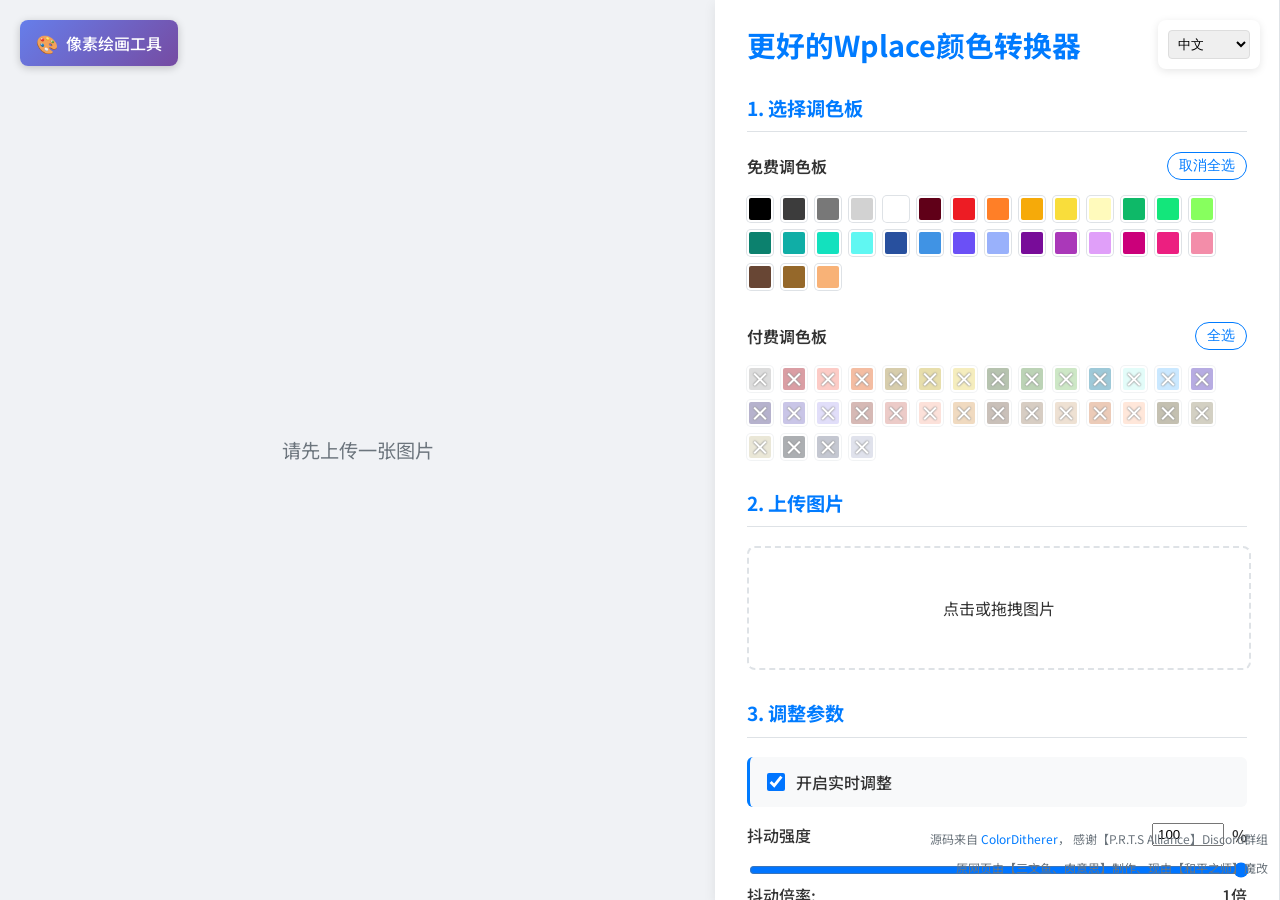
==== index.html @ c31867db "添加预计完成时间功能" ====
<!DOCTYPE html>
<html lang="zh-CN">
<head>
    <meta charset="UTF-8">
    <meta name="viewport" content="width=device-width, initial-scale=1.0, maximum-scale=5.0, user-scalable=yes, viewport-fit=cover">
    <meta name="apple-mobile-web-app-capable" content="yes">
    <meta name="apple-mobile-web-app-status-bar-style" content="default">
    <meta name="mobile-web-app-capable" content="yes">
    <title>更好的Wplace颜色转换器</title>
    <!-- 引入外部样式表 -->
    <link rel="stylesheet" href="css/style.css">

    <!-- 引入配置文件 -->
    <script src="config/palette-config.js"></script>
    <script src="config/algorithm-config.js"></script>
    <script src="config/language-config.js"></script>
    <script src="config/color-info.js"></script>
</head>
<body>

<div class="main-container">
    <!-- 画布区域（移动端在上） -->
    <div id="preview-panel">
        <div id="preview-canvas-viewport" style="display: none;">
            <canvas id="preview-canvas"></canvas>
        </div>
        <p id="placeholder-text">请先上传一张图片</p>

        <div class="preview-controls" style="display: none;">
            <label for="zoom-slider">缩放:</label>
            <input type="range" id="zoom-slider" min="20" max="500" value="100">
            <span id="zoom-value">100%</span>
        </div>

        <div class="preview-actions" style="display: none; gap: 8px; margin-top: 12px;">
            <button id="download-btn" disabled>下载当前效果图</button>
        </div>
    </div>

    <!-- 移动端可拖动分隔条（在画布和功能区间） -->
    <div id="mobile-resizer" class="mobile-resizer">
        <div class="resizer-handle"></div>
    </div>

    <!-- 功能区（移动端在下） -->
    <div id="controls-panel">
        <h1>Wplace像素色彩转换器</h1>

        <div class="control-group">
            <h2>1. 选择调色板</h2>
            <div class="palette-container">
                <div class="palette-section">
                    <div class="palette-header">
                        <span class="palette-title">免费调色板</span>
                        <button class="select-all-btn" id="free-select-all">全选</button>
                    </div>
                    <div class="palette-grid" id="free-palette-grid"></div>
                </div>

                <div class="palette-section">
                    <div class="palette-header">
                        <span class="palette-title">付费调色板</span>
                        <button class="select-all-btn" id="paid-select-all">全选</button>
                    </div>
                    <div class="palette-grid" id="paid-palette-grid"></div>
                </div>
            </div>
        </div>

        <div class="control-group">
            <h2>2. 上传图片</h2>
            <div class="file-input-wrapper" id="input-wrapper">
                <input type="file" id="input-file" accept="image/*">
                <span id="input-text">点击或拖拽图片</span>
            </div>
        </div>

        <div class="control-group">
            <h2>3. 调整参数</h2>
            <div class="realtime-toggle-section" style="margin-bottom: 1em; padding: 0.8em; background: #f8f9fa; border-radius: 6px; border-left: 3px solid #007bff;">
                <label style="display: flex; align-items: center; gap: 0.5em; cursor: pointer; margin: 0;">
                    <input type="checkbox" id="realtime-toggle" checked style="width: 18px; height: 18px;">
                    <span style="font-weight: 500;">开启实时调整</span>
                </label>
                <button id="manual-generate-btn" style="display: none; margin-top: 0.5em; width: 100%; padding: 0.6em; background: var(--primary-color); color: white; border: none; border-radius: 4px; cursor: pointer; font-size: 14px; font-weight: 500;">生成图片</button>
            </div>
            <div class="slider-group">
                <label for="dither-strength"><span id="dither-strength-label">抖动强度</span><input type="number" id="dither-strength-value" min="0" max="100" value="100" style="width: 60px; padding: 2px 4px;">%</label>
                <input type="range" id="dither-strength" min="0" max="100" value="100">
            </div>
            <div class="slider-group">
                <label for="dither-scale">抖动倍率: <span id="dither-scale-value">1倍</span></label>
                <select id="dither-scale">
                    <option value="1">1倍</option>
                    <option value="2">2倍</option>
                    <option value="4">4倍</option>
                </select>
            </div>
            <div class="slider-group">
                <label for="image-size"><span id="image-size-label">图片尺寸</span><input type="number" id="image-size-value" min="10" max="200" value="100" style="width: 60px; padding: 2px 4px;">%</label>
                <input type="range" id="image-size" min="10" max="200" value="100">
            </div>
            <div class="size-inputs">
                <div><label for="image-width">宽:</label><input type="number" id="image-width"></div>
                <div><label for="image-height">高:</label><input type="number" id="image-height"></div>
            </div>
            <div class="size-inputs" style="margin-top: 0.5em;">
                <div><label for="pixel-count">总像素:</label><input type="number" id="pixel-count" min="10" max="1000000"></div>
            </div>

            <!-- 实验性图片处理功能 -->
            <div class="experimental-section" style="margin-top: 1em; padding: 0.8em; background: #f8f9fa; border-radius: 6px; border-left: 3px solid #ff9800;">
                <div style="display: flex; align-items: center; gap: 0.5em; margin-bottom: 0.8em;">
                    <h3 style="margin: 0; font-size: 1em;">图片处理（实验性）</h3>
                    <span style="background: #ff9800; color: white; padding: 2px 6px; border-radius: 3px; font-size: 0.7em; font-weight: bold;">BETA</span>
                </div>
                <p style="font-size: 0.8em; color: #666; margin: 0 0 0.8em 0;">调整图片的亮度、对比度和饱和度</p>

                <div class="slider-group">
                    <label for="brightness"><span id="brightness-label">亮度</span><input type="number" id="brightness-value" min="0" max="200" value="100" style="width: 60px; padding: 2px 4px;">%</label>
                    <input type="range" id="brightness" min="0" max="200" value="100">
                </div>
                <div class="slider-group">
                    <label for="contrast"><span id="contrast-label">对比度</span><input type="number" id="contrast-value" min="0" max="200" value="100" style="width: 60px; padding: 2px 4px;">%</label>
                    <input type="range" id="contrast" min="0" max="200" value="100">
                </div>
                <div class="slider-group">
                    <label for="saturation"><span id="saturation-label">饱和度</span><input type="number" id="saturation-value" min="0" max="200" value="100" style="width: 60px; padding: 2px 4px;">%</label>
                    <input type="range" id="saturation" min="0" max="200" value="100">
                </div>
                <button id="reset-image-adjustments" style="width: 100%; margin-top: 0.5em; padding: 0.5em; background: #e0e0e0; border: none; border-radius: 4px; cursor: pointer;">重置所有调整</button>
            </div>
        </div>

        <div class="control-group">
            <h2>4. 选择算法</h2>
            <div id="dither-selector" class="dither-selector"></div>
        </div>

        <div class="control-group">
            <div style="display: flex; justify-content: space-between; align-items: center; margin-bottom: 1em; border-bottom: 1px solid var(--border-color); padding-bottom: 0.5em;">
                <h2 style="margin: 0; border: none; padding: 0;">图像颜色统计</h2>
                <div style="display: flex; align-items: center; gap: 1em; font-size: 0.9em;">
                    <div style="display: flex; align-items: center; gap: 0.5em;">
                        <label for="participant-count" style="margin: 0; font-weight: normal;">参与人数:</label>
                        <input type="number" id="participant-count" min="1" max="100" value="1" style="width: 60px; padding: 4px 8px; border: 1px solid var(--border-color); border-radius: 4px;">
                    </div>
                    <div id="estimated-time" style="color: var(--primary-color); font-weight: 500; white-space: nowrap;">
                        预计时间: --
                    </div>
                </div>
            </div>
            <div id="color-stats-container">
                <p>处理图片后在此显示颜色用量。</p>
            </div>
        </div>
        <div class="control-group">
            <label>
                <input type="checkbox" id="lock-colors-checkbox">
                锁定颜色
            </label>
        </div>

        <div class="control-group">
            <h2>5. 颜色选择与替换</h2>
            <div class="color-replacement-section">
                <div class="color-picker-mode">
                    <label>
                        <input type="checkbox" id="color-picker-mode">
                        启用颜色选择模式
                    </label>
                    <p class="mode-description">启用后，点击图像可选择要替换的颜色</p>
                </div>

                <div class="selected-color-display" id="selected-color-display" style="display: none;">
                    <div class="selected-color-info">
                        <span>已选择颜色:</span>
                        <div class="color-preview" id="selected-color-preview"></div>
                        <span id="selected-color-name">未选择</span>
                    </div>
                </div>

                <div class="replacement-color-section" id="replacement-color-section" style="display: none;">
                    <h3>选择替换颜色</h3>
                    <div class="replacement-palette-tabs">
                        <button class="tab-btn active" data-tab="free">免费颜色</button>
                        <button class="tab-btn" data-tab="paid">付费颜色</button>
                    </div>
                    <div class="replacement-palette-grid" id="replacement-free-grid"></div>
                    <div class="replacement-palette-grid" id="replacement-paid-grid" style="display: none;"></div>

                    <div class="replacement-actions">
                        <button id="apply-replacement-btn" disabled>应用替换</button>
                        <button id="clear-replacement-btn">清除替换</button>
                        <button id="reset-all-replacements-btn">重置所有替换</button>
                    </div>
                </div>

                <div class="replacement-list" id="replacement-list">
                    <h3>当前替换映射</h3>
                    <div class="replacement-items" id="replacement-items">
                        <p class="no-replacements">暂无颜色替换</p>
                    </div>
                </div>
            </div>
        </div>

        <div class="control-group">
            <div style="display: flex; gap: 10px;">
                <button id="export-selection-btn" style="flex: 1;">导出选区</button>
                <button id="edit-in-painter-btn" disabled style="flex: 1;">在绘画工具中编辑</button>
            </div>
        </div>

        <!-- 移动端footer放在功能区底部 -->
        <footer id="mobile-footer" class="mobile-footer">
            <p>
                源码来自 <a href="https://github.com/PRTSSourceCode/ColorDitherer" target="_blank">ColorDitherer</a>，
                感谢【P.R.T.S Alliance】Discord群组
            </p>
            <p>原网页由【三文鱼、肉意思】制作、现由【和平之师】魔改</p>
        </footer>
         <!-- 占位 -->
        <footer id="mobile-footer" class="mobile-footer">
            <p>
                这是一个占位符，
                来自像素互助群
            </p>
            <p>因浏览器策略所添加的占位符</p>
        </footer>
    </div>
</div>

<!-- 多语言选择器 -->
<div id="language-selector" style="position: fixed; top: 20px; right: 20px; z-index: 1000; background: white; padding: 10px; border-radius: 8px; box-shadow: 0 2px 8px rgba(0,0,0,0.1);">
    <select id="language-select" style="border: 1px solid #ddd; padding: 5px; border-radius: 4px;">
        <option value="zh">中文</option>
        <option value="ru">Русский</option>
        <option value="en">English</option>
        <option value="ja">日本語</option>
    </select>
</div>

<!-- 像素绘画工具入口 -->
<div style="position: fixed; top: 20px; left: 20px; z-index: 1000;">
    <a href="pixel-draw.html" style="display: inline-flex; align-items: center; gap: 8px; padding: 10px 16px; background: linear-gradient(135deg, #667eea 0%, #764ba2 100%); color: white; text-decoration: none; border-radius: 8px; font-weight: 500; box-shadow: 0 2px 8px rgba(0,0,0,0.2); transition: transform 0.2s;">
        <span style="font-size: 18px;">🎨</span>
        <span>像素绘画工具</span>
    </a>
</div>

<!-- 桌面端footer -->
<footer id="main-footer" class="desktop-footer">
    <p>
        源码来自 <a href="https://github.com/PRTSSourceCode/ColorDitherer" target="_blank">ColorDitherer</a>，
        感谢【P.R.T.S Alliance】Discord群组
    </p>
    <p>原网页由【三文鱼、肉意思】制作、现由【和平之师】魔改</p>
</footer>

<!-- 引入主应用逻辑 -->
<script src="js/app.js"></script>

<!-- 绘画工具入口按钮事件 -->
<script>
document.getElementById('edit-in-painter-btn')?.addEventListener('click', () => {
    const previewCanvas = document.getElementById('preview-canvas');
    if (previewCanvas) {
        const imageData = previewCanvas.toDataURL('image/png');
        localStorage.setItem('pixel-master-import', imageData);
        window.location.href = 'pixel-draw.html';
    }
});
</script>

</body>
</html>
---- css/style.css ----
@import url('https://fonts.googleapis.com/css2?family=Noto+Sans+SC:wght@400;500;700&display=swap');

:root {
    --primary-color: #007bff;
    --primary-hover: #0056b3;
    --background-color: #f0f2f5;
    --surface-color: #ffffff;
    --text-color: #333;
    --muted-color: #6c757d;
    --border-color: #dee2e6;
    --shadow: 0 4px 12px rgba(0,0,0,0.08);
    --shadow-lg: 0 8px 25px rgba(0,0,0,0.1);
}

body {
    font-family: 'Noto Sans SC', sans-serif;
    margin: 0;
    background: var(--background-color);
    color: var(--text-color);
    display: flex;
    flex-direction: column;
    height: 100vh;
    overflow: hidden;
}

.main-container {
    display: flex;
    flex: 1;
    overflow: hidden;
}

#controls-panel {
    width: 500px;
    background: var(--surface-color);
    padding: 1.5em 2em;
    overflow-y: auto;
    border-right: 1px solid var(--border-color);
    box-shadow: var(--shadow);
    z-index: 10;
}

#preview-panel {
    flex: 1;
    display: flex;
    flex-direction: column;
    align-items: center;
    justify-content: center;
    padding: 2em;
    overflow: hidden;
    position: relative;
}

h1, h2 {
    font-weight: 700;
    color: var(--primary-color);
    margin-top: 0;
}

h1 { font-size: 1.8em; margin-bottom: 1em; }
h2 { font-size: 1.2em; margin-bottom: 1em; border-bottom: 1px solid var(--border-color); padding-bottom: 0.5em;}

.control-group {
    margin-bottom: 1.8em;
}

.control-group label {
    font-weight: 500;
    margin-bottom: 0.75em;
    display: block;
}

.palette-container {
    display: flex;
    flex-direction: column;
    gap: 2em;
}

.palette-section {
    border: none;
    border-radius: 0;
    padding: 0;
    background: transparent;
}

.palette-header {
    display: flex;
    justify-content: space-between;
    align-items: center;
    margin-bottom: 1em;
}

.palette-title {
    font-weight: 600;
    font-size: 1em;
}

.select-all-btn {
    padding: 0.3em 0.8em;
    border: 1px solid var(--primary-color);
    background: transparent;
    color: var(--primary-color);
    border-radius: 15px;
    cursor: pointer;
    font-size: 0.85em;
    transition: all 0.2s;
}

.select-all-btn:hover {
    background: var(--primary-color);
    color: white;
}

.palette-grid {
    display: flex;
    flex-wrap: wrap;
    gap: 8px;
    max-height: none;
    overflow-y: visible;
}

.dither-selector {
    display: flex;
    flex-wrap: wrap;
    gap: 0.5em;
}

.dither-selector button {
    padding: 0.5em 1em;
    border: 1px solid var(--border-color);
    background: transparent;
    border-radius: 20px;
    cursor: pointer;
    transition: all 0.2s;
}

.dither-selector button.active {
    background: var(--primary-color);
    color: white;
    border-color: var(--primary-color);
}

.color-swatch {
    width: 22px;
    height: 22px;
    border-radius: 4px;
    border: 2px solid white;
    box-shadow: 0 0 0 1px var(--border-color);
    cursor: pointer;
    position: relative;
    transition: transform 0.2s, opacity 0.2s;
}

.color-swatch:hover {
    transform: scale(1.1);
}

.color-swatch .tooltip-text {
    visibility: hidden;
    width: 140px;
    background-color: #333;
    color: #fff;
    text-align: center;
    border-radius: 6px;
    padding: 5px;
    position: absolute;
    z-index: 99999;
    bottom: 125%;
    left: 50%;
    margin-left: -70px;
    opacity: 0;
    transition: opacity 0.2s;
    pointer-events: none;
    white-space: nowrap;
}

.color-swatch:hover .tooltip-text {
    visibility: visible;
    opacity: 0.9;
}

/* 像素悬浮提示框样式 */
.pixel-tooltip {
    position: absolute;
    background: rgba(0, 0, 0, 0.9);
    color: white;
    padding: 8px 12px;
    border-radius: 6px;
    font-size: 12px;
    font-family: 'Courier New', monospace;
    pointer-events: none;
    z-index: 10000;
    white-space: nowrap;
    box-shadow: 0 2px 8px rgba(0, 0, 0, 0.3);
    transform: translate(-50%, -100%);
    margin-top: -8px;
    opacity: 0;
    transition: opacity 0.15s ease-out;
}

.pixel-tooltip.visible {
    opacity: 1;
}

.pixel-tooltip .color-preview-small {
    display: inline-block;
    width: 16px;
    height: 16px;
    border-radius: 3px;
    border: 1px solid rgba(255, 255, 255, 0.3);
    margin-right: 8px;
    vertical-align: middle;
}

.color-swatch.deselected {
    opacity: 0.4;
}

.color-swatch.deselected::after {
    content: '\00D7';
    position: absolute;
    color: white;
    font-weight: bold;
    font-size: 20px;
    line-height: 20px;
    top: 50%;
    left: 50%;
    transform: translate(-50%, -50%);
    text-shadow: 0 0 2px black, 0 0 2px black;
}

.file-input-wrapper {
    width: 100%;
    height: 120px;
    border: 2px dashed var(--border-color);
    border-radius: 8px;
    display: flex;
    align-items: center;
    justify-content: center;
    cursor: pointer;
    transition: all 0.3s;
    position: relative;
    background-size: contain;
    background-position: center;
    background-repeat: no-repeat;
}

.file-input-wrapper:hover { border-color: var(--primary-color); }
.file-input-wrapper.has-file {
    border-style: solid;
    border-color: var(--primary-color);
}

.file-input-wrapper span {
    background: rgba(255,255,255,0.8);
    padding: 0.2em 0.5em;
    border-radius: 4px;
}

input[type="file"] {
    position: absolute;
    width: 100%;
    height: 100%;
    opacity: 0;
    cursor: pointer;
}

.slider-group label, .size-inputs label {
    display: flex;
    align-items: center;
    justify-content: space-between;
    gap: 0.5em;
}

.slider-group label span,
.slider-group label input[type="number"] {
    display: inline-flex;
    align-items: center;
}

.slider-group label input[type="number"] {
    margin-left: auto;
}

/* 确保百分号紧跟在输入框后面 */
.slider-group label {
    white-space: nowrap;
}

/* 为标签文本添加最小宽度，确保对齐 */
.slider-group label span {
    min-width: fit-content;
}

/* 实时调整开关区域 */
.realtime-toggle-section {
    transition: all 0.3s ease;
}

.realtime-toggle-section label {
    user-select: none;
}

.realtime-toggle-section input[type="checkbox"] {
    cursor: pointer;
}

#manual-generate-btn {
    transition: all 0.2s ease;
}

#manual-generate-btn:hover {
    background: var(--primary-hover) !important;
    transform: translateY(-1px);
    box-shadow: 0 2px 4px rgba(0,0,0,0.1);
}

#manual-generate-btn:active {
    transform: translateY(0);
}

/* 参与人数输入框样式 */
#participant-count {
    transition: border-color 0.2s;
}

#participant-count:focus {
    outline: none;
    border-color: var(--primary-color);
    box-shadow: 0 0 0 2px rgba(0, 123, 255, 0.1);
}

/* 预计时间显示样式 */
#estimated-time {
    transition: color 0.3s;
}

@media screen and (max-width: 768px) {
    .realtime-toggle-section {
        padding: 0.6em !important;
    }
    
    .realtime-toggle-section label span {
        font-size: 14px;
    }
    
    #manual-generate-btn {
        min-height: 44px;
        font-size: 15px;
    }

    /* 图像颜色统计头部移动端优化 */
    .control-group > div:first-child {
        flex-direction: column;
        align-items: flex-start !important;
        gap: 0.5em;
    }

    .control-group > div:first-child > div:last-child {
        width: 100%;
        justify-content: space-between;
    }

    #participant-count {
        min-height: 36px;
        font-size: 14px;
    }

    #estimated-time {
        font-size: 13px;
    }
}

input[type="range"] { width: 100%; }

.size-inputs {
    display: flex;
    gap: 1em;
    align-items: center;
    margin-top: 0.5em;
}

.size-inputs div {
    display: flex;
    align-items: center;
    gap: 0.5em;
}

.size-inputs input {
    width: 60px;
    padding: 0.3em;
    border: 1px solid var(--border-color);
    border-radius: 4px;
}

/* 总像素输入框需要更宽以显示大数字 */
#pixel-count {
    width: 100px !important;
}

#color-stats-container {
    margin-top: 1em;
    max-height: 200px;
    overflow-y: auto;
    border: 1px solid var(--border-color);
    padding: 1em;
    border-radius: 4px;
    background: #fdfdfd;
}

.color-stat-row {
    display: flex;
    align-items: center;
    margin-bottom: 0.5em;
    font-size: 0.9em;
}

.color-stat-swatch {
    width: 18px;
    height: 18px;
    border-radius: 3px;
    margin-right: 10px;
    border: 1px solid var(--border-color);
    flex-shrink: 0;
}

.color-stat-name {
    flex-grow: 1;
}

.color-stat-count {
    font-weight: 500;
    white-space: nowrap;
}

#preview-canvas-viewport {
    width: 100%;
    height: 100%;
    overflow: hidden;
    cursor: grab;
    border: 1px solid var(--border-color);
    border-radius: 8px;
    background: #f8f4f0; /* 地图色背景 */
    box-shadow: var(--shadow-lg);
    display: flex;
    align-items: center;
    justify-content: center;
}

#preview-canvas {
    display: block;
    transition: transform 0.1s ease-out;
    transform-origin: center;
    image-rendering: -moz-crisp-edges;
    image-rendering: -webkit-crisp-edges;
    image-rendering: pixelated;
    image-rendering: crisp-edges;
}

#placeholder-text {
    color: var(--muted-color);
    text-align: center;
    font-size: 1.2em;
}

.preview-controls {
    position: absolute;
    bottom: 2em;
    left: 50%;
    transform: translateX(-50%);
    background: rgba(255,255,255,0.9);
    padding: 0.5em 1em;
    border-radius: 8px;
    box-shadow: var(--shadow);
    display: flex;
    align-items: center;
    gap: 1em;
    z-index: 20;
}

.preview-actions {
    position: absolute;
    bottom: 6em;
    right: 2em;
    display: none;
    gap: 8px;
    margin-top: 12px;
    z-index: 20;
}

.preview-actions button {
    padding: 1em 1.5em;
    font-size: 1em;
    font-weight: 700;
    color: #fff;
    background-color: var(--primary-color);
    border: none;
    border-radius: 8px;
    cursor: pointer;
    transition: background-color 0.3s;
    box-shadow: var(--shadow);
}

.preview-actions button:hover {
    background-color: var(--primary-hover);
}

#download-btn:disabled {
    background-color: #e9ecef;
    color: var(--muted-color);
    cursor: not-allowed;
}

footer {
    position: fixed;
    bottom: 1em;
    right: 1em;
    font-size: 0.75em;
    color: var(--muted-color);
    text-align: right;
    z-index: 100;
}

/* 移动端footer默认隐藏 */
.mobile-footer {
    display: none !important;
}

footer a {
    color: var(--primary-color);
    text-decoration: none;
}

footer a:hover { text-decoration: underline; }

/* 颜色选择和替换功能样式 */
.color-replacement-section {
    border: 1px solid var(--border-color);
    border-radius: 8px;
    padding: 1.5em;
    background: #fdfdfd;
}

.color-picker-mode {
    margin-bottom: 1em;
}

.mode-description {
    font-size: 0.9em;
    color: var(--muted-color);
    margin: 0.5em 0 0 0;
}

.selected-color-display {
    margin: 1em 0;
    padding: 1em;
    background: white;
    border: 1px solid var(--border-color);
    border-radius: 6px;
}

.selected-color-info {
    display: flex;
    align-items: center;
    gap: 0.8em;
}

.color-preview {
    width: 30px;
    height: 30px;
    border-radius: 4px;
    border: 2px solid var(--border-color);
    display: inline-block;
}

.replacement-color-section {
    margin: 1em 0;
    padding: 1em;
    background: white;
    border: 1px solid var(--border-color);
    border-radius: 6px;
}

.replacement-palette-tabs {
    display: flex;
    gap: 0.5em;
    margin-bottom: 1em;
}

.tab-btn {
    padding: 0.5em 1em;
    border: 1px solid var(--border-color);
    background: transparent;
    border-radius: 20px;
    cursor: pointer;
    transition: all 0.2s;
}

.tab-btn.active {
    background: var(--primary-color);
    color: white;
    border-color: var(--primary-color);
}

.replacement-palette-grid {
    display: flex;
    flex-wrap: wrap;
    gap: 8px;
    margin-bottom: 1em;
    max-height: 150px;
    overflow-y: auto;
    padding: 0.5em;
    border: 1px solid var(--border-color);
    border-radius: 4px;
}

.replacement-palette-grid .color-swatch {
    cursor: pointer;
    position: relative;
}

.replacement-palette-grid .color-swatch.selected {
    border: 3px solid var(--primary-color);
    transform: scale(1.1);
}

.replacement-actions {
    display: flex;
    gap: 0.5em;
    flex-wrap: wrap;
}

.replacement-actions button {
    padding: 0.5em 1em;
    border: 1px solid var(--border-color);
    background: white;
    border-radius: 4px;
    cursor: pointer;
    transition: all 0.2s;
}

.replacement-actions button:hover {
    background: var(--background-color);
}

.replacement-actions button:disabled {
    opacity: 0.5;
    cursor: not-allowed;
}

#apply-replacement-btn {
    background: var(--primary-color);
    color: white;
    border-color: var(--primary-color);
}

#apply-replacement-btn:hover:not(:disabled) {
    background: var(--primary-hover);
}

.replacement-list {
    margin-top: 1em;
}

.replacement-items {
    max-height: 200px;
    overflow-y: auto;
}

.replacement-item {
    display: flex;
    align-items: center;
    justify-content: space-between;
    padding: 0.8em;
    margin-bottom: 0.5em;
    background: white;
    border: 1px solid var(--border-color);
    border-radius: 4px;
}

.replacement-mapping {
    display: flex;
    align-items: center;
    gap: 0.8em;
}

.replacement-arrow {
    color: var(--muted-color);
    font-weight: bold;
}

.remove-replacement-btn {
    padding: 0.3em 0.6em;
    border: 1px solid #dc3545;
    background: transparent;
    color: #dc3545;
    border-radius: 4px;
    cursor: pointer;
    font-size: 0.8em;
}

.remove-replacement-btn:hover {
    background: #dc3545;
    color: white;
}

.no-replacements {
    color: var(--muted-color);
    font-style: italic;
    text-align: center;
    padding: 1em;
}

/* 图像点击模式样式 */
#preview-canvas.color-picker-active {
    cursor: crosshair !important;
}

/* ==================== 移动端响应式设计 ==================== */

/* 移动端分隔条默认隐藏 */
.mobile-resizer {
    display: none;
}

/* 平板和手机通用样式 (768px 以下) */
@media screen and (max-width: 768px) {
    /* 改变布局方向为垂直 */
    .main-container {
        flex-direction: column;
        width: 100vw !important;
        max-width: 100vw !important;
        overflow-x: hidden !important;
    }

    /* 预览区域在上 */
    #preview-panel {
        order: 1;
        width: 100% !important;
        max-width: 100% !important;
        box-sizing: border-box;
        flex: 0 0 50vh;
        min-height: 250px;
        padding: 0.8em;
        overflow: hidden;
    }

    /* 移动端可拖动分隔条 - 在画布和功能区间 */
    .mobile-resizer {
        display: block !important;
        order: 2;
        height: 24px;
        background: var(--surface-color);
        border-top: 1px solid var(--border-color);
        border-bottom: 1px solid var(--border-color);
        cursor: row-resize;
        touch-action: none;
        position: relative;
        z-index: 50;
        flex-shrink: 0;
    }

    .resizer-handle {
        width: 40px;
        height: 4px;
        background: var(--muted-color);
        border-radius: 2px;
        position: absolute;
        top: 50%;
        left: 50%;
        transform: translate(-50%, -50%);
        opacity: 0.5;
    }

    .mobile-resizer:active {
        background: var(--primary-color);
    }

    .mobile-resizer:active .resizer-handle {
        opacity: 1;
        background: white;
    }

    /* 控制面板在下 */
    #controls-panel {
        order: 3;
        width: 100% !important;
        max-width: 100% !important;
        box-sizing: border-box;
        flex: 1;
        border-right: none;
        border-top: none;
        padding: 1em 0.8em;
        box-shadow: 0 -2px 8px rgba(0,0,0,0.1);
        overflow-x: hidden !important;
        overflow-y: auto;
    }

    /* 隐藏桌面端footer */
    .desktop-footer {
        display: none !important;
    }

    /* 显示移动端footer在功能区底部 */
    .mobile-footer {
        display: block !important;
        padding: 0.8em;
        margin: 0 -0.8em -1em -0.8em;
        background: var(--background-color);
        border-top: 1px solid var(--border-color);
        font-size: 11px;
        text-align: center;
        color: var(--muted-color);
    }

    .mobile-footer p {
        margin: 0.3em 0;
    }

    .mobile-footer a {
        color: var(--primary-color);
        text-decoration: none;
    }

    /* 标题缩小 */
    h1 {
        font-size: 1.3em;
        margin-bottom: 0.6em;
    }

    h2 {
        font-size: 0.95em;
        margin-bottom: 0.6em;
    }

    /* 确保所有内容都不超出屏幕 */
    .palette-grid,
    .replacement-palette-grid,
    .dither-selector {
        max-width: 100%;
        overflow-x: hidden;
    }

    /* 预览视口优化 */
    #preview-canvas-viewport {
        border-radius: 4px;
        touch-action: none;
        width: 100% !important;
        max-width: 100% !important;
    }

    /* 画布支持触摸 */
    #preview-canvas {
        touch-action: none;
        max-width: 100% !important;
    }

    /* 颜色样本稍微放大，便于触摸 */
    .color-swatch {
        width: 28px;
        height: 28px;
        border-radius: 5px;
    }

    /* 调色板网格间距增大 */
    .palette-grid {
        gap: 10px;
    }

    /* 按钮优化 - 增大触摸区域 */
    button,
    .select-all-btn,
    .tab-btn,
    .dither-selector button {
        min-height: 44px; /* iOS 推荐的最小触摸区域 */
        padding: 0.6em 1.2em;
        font-size: 14px;
    }

    /* 滑块优化 */
    input[type="range"] {
        height: 30px;
    }

    /* 输入框优化 */
    input[type="number"],
    input[type="file"],
    select {
        min-height: 44px;
        font-size: 16px; /* 防止 iOS 自动缩放 */
    }

    /* 下载按钮容器固定在底部 */
    .preview-actions {
        bottom: 1em !important;
        right: 1em !important;
        left: 1em !important;
        width: auto !important;
        z-index: 100;
    }

    .preview-actions button {
        padding: 0.9em 1.5em;
        font-size: 16px;
        min-height: 44px;
    }

    /* 确保下载按钮在移动端可以显示 */
    .preview-actions[style*="display: flex"],
    .preview-actions:not([style*="display: none"]) {
        display: flex !important;
    }

    /* 预览控制条 */
    .preview-controls {
        bottom: 5em;
        padding: 0.6em 1em;
        font-size: 14px;
    }

    /* 语言选择器位置调整 */
    #language-selector {
        top: 10px;
        right: 10px;
        padding: 6px;
    }

    #language-selector select {
        font-size: 14px;
        padding: 4px;
    }

    /* 文件上传区域 */
    .file-input-wrapper {
        height: 100px;
    }

    /* 颜色统计容器 */
    #color-stats-container {
        max-height: 150px;
    }

    /* 替换列表 */
    .replacement-items {
        max-height: 150px;
    }

    /* 工具提示优化 */
    .pixel-tooltip {
        font-size: 11px;
        padding: 6px 10px;
    }

    /* 防止文本选择干扰触摸操作 */
    #preview-canvas-viewport {
        -webkit-user-select: none;
        -moz-user-select: none;
        -ms-user-select: none;
        user-select: none;
    }
}

/* 小屏手机优化 (480px 以下) */
@media screen and (max-width: 480px) {
    #preview-panel {
        flex: 0 0 45vh;
        min-height: 250px;
        padding: 0.5em;
    }

    #controls-panel {
        padding: 0.8em;
    }

    h1 {
        font-size: 1.2em;
    }

    h2 {
        font-size: 0.95em;
    }

    /* 更紧凑的控件 */
    .control-group {
        margin-bottom: 1.2em;
    }

    /* 颜色样本进一步缩小以适应小屏 */
    .color-swatch {
        width: 24px;
        height: 24px;
    }

    .palette-grid {
        gap: 8px;
    }

    /* 尺寸输入框改为垂直排列 */
    .size-inputs {
        flex-direction: column;
        align-items: stretch;
    }

    .size-inputs div {
        justify-content: space-between;
    }

    /* 下载按钮文字简化 */
    #download-btn {
        padding: 0.8em 1em;
        font-size: 15px;
    }
}

/* 横屏模式优化 */
@media screen and (max-width: 768px) and (orientation: landscape) {
    #preview-panel {
        flex: 0 0 60vh;
    }

    #controls-panel {
        max-height: 40vh;
        overflow-y: auto;
    }
}

/* 触摸设备特定优化 */
@media (hover: none) and (pointer: coarse) {
    /* 移除悬停效果，改用激活状态 */
    .color-swatch:hover {
        transform: none;
    }

    .color-swatch:active {
        transform: scale(0.95);
    }

    button:hover {
        transform: none;
    }

    button:active {
        transform: scale(0.98);
        opacity: 0.8;
    }

    /* 增大所有可点击元素的触摸区域 */
    .select-all-btn,
    .tab-btn,
    .dither-selector button,
    .replacement-actions button,
    .remove-replacement-btn {
        min-width: 44px;
        min-height: 44px;
    }
}

/* 触摸设备特定优化 */
@media (hover: none) and (pointer: coarse) {
    /* 移除悬停效果，改用激活状态 */
    .color-swatch:hover {
        transform: none;
    }

    .color-swatch:active {
        transform: scale(0.95);
    }

    button:hover {
        transform: none;
    }

    button:active {
        transform: scale(0.98);
        opacity: 0.8;
    }

    /* 增大所有可点击元素的触摸区域 */
    .select-all-btn,
    .tab-btn,
    .dither-selector button,
    .replacement-actions button,
    .remove-replacement-btn {
        min-width: 44px;
        min-height: 44px;
    }
}

/* ==================== 额外移动端优化 ==================== */

@media screen and (max-width: 768px) {
    /* 导出按钮优化 */
    #export-selection-btn,
    #edit-in-painter-btn {
        width: 100%;
        min-height: 44px;
        padding: 0.7em 1em;
        font-size: 15px;
    }

    /* 锁定颜色复选框增大 */
    #lock-colors-checkbox {
        width: 20px;
        height: 20px;
        margin-right: 8px;
    }

    /* 颜色选择模式描述文字缩小 */
    .mode-description {
        font-size: 12px;
    }

    /* 替换操作按钮全宽 */
    .replacement-actions {
        flex-direction: column;
    }

    .replacement-actions button {
        width: 100%;
    }

    /* 替换项目中的删除按钮增大 */
    .remove-replacement-btn {
        padding: 0.5em 0.8em;
        font-size: 13px;
        min-height: 36px;
    }

    /* 页脚 - 移动端改为相对定位，不占用屏幕空间 */
    footer {
        position: relative !important;
        bottom: auto !important;
        right: auto !important;
        padding: 0.8em 1em;
        text-align: center;
        font-size: 11px;
        background: var(--surface-color);
        border-top: 1px solid var(--border-color);
    }

    /* 语言选择器在移动端简化 */
    #language-selector {
        top: 5px;
        right: 5px;
        padding: 5px;
        box-shadow: 0 1px 4px rgba(0,0,0,0.15);
    }

    /* 抖动算法选择器横向滚动 */
    .dither-selector {
        overflow-x: auto;
        flex-wrap: nowrap;
        -webkit-overflow-scrolling: touch;
        padding-bottom: 5px;
    }

    .dither-selector button {
        flex-shrink: 0;
        white-space: nowrap;
    }

    /* 调色板全选按钮位置优化 */
    .palette-header {
        flex-wrap: wrap;
        gap: 0.5em;
    }

    .select-all-btn {
        align-self: flex-end;
    }

    /* 预览控制条中的滑块 */
    #zoom-slider {
        flex: 1;
        min-width: 100px;
    }

    .preview-controls {
        width: 90%;
        max-width: 400px;
    }
}

/* 超小屏幕优化 */
@media screen and (max-width: 360px) {
    #controls-panel {
        padding: 0.6em;
    }

    .color-swatch {
        width: 22px;
        height: 22px;
    }

    h1 {
        font-size: 1.1em;
    }

    h2 {
        font-size: 0.9em;
    }
}
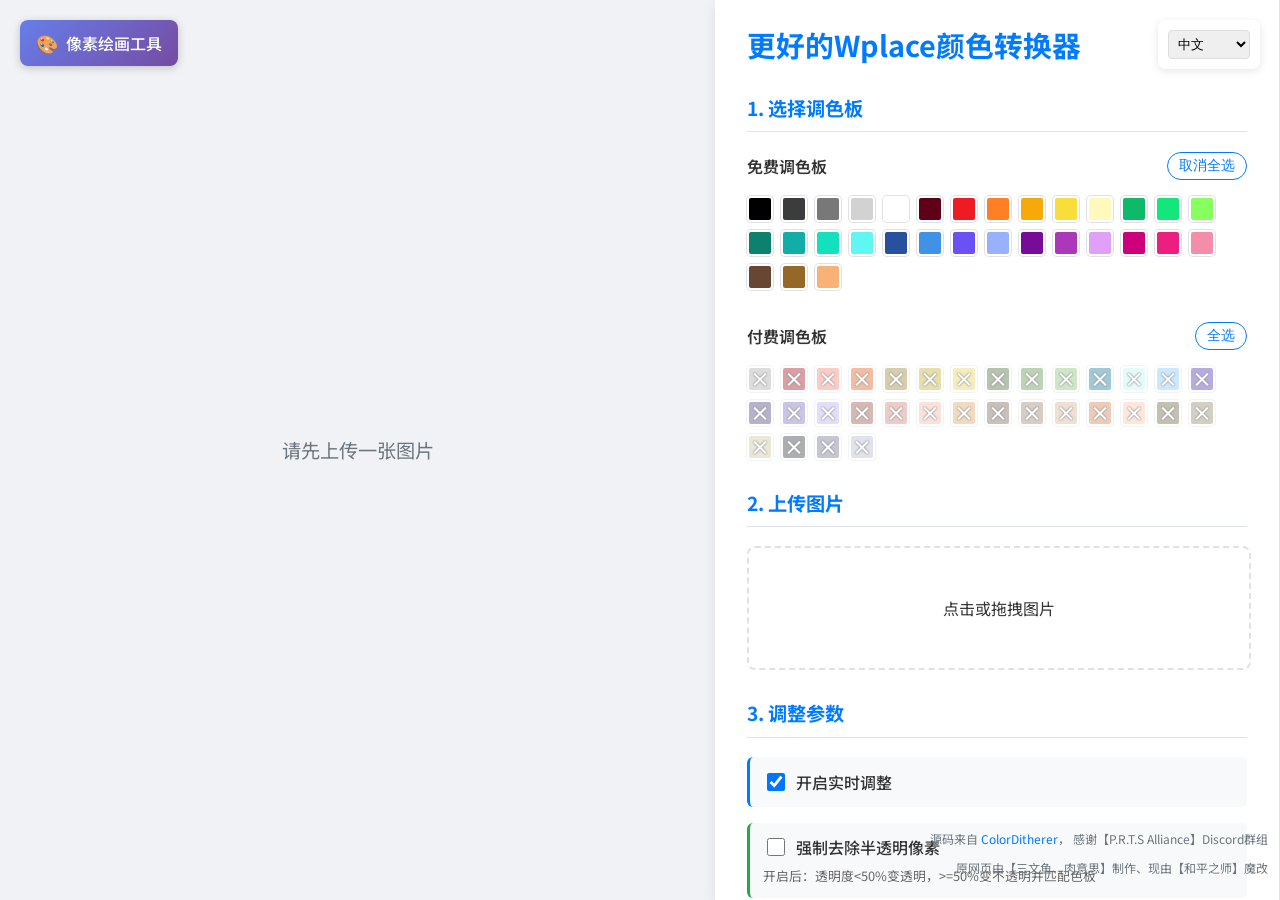
==== commit de621c52: "添加强制去除半透明像素的功能选择" ====
--- a/index.html
+++ b/index.html
@@ -83,6 +83,13 @@
                     <span style="font-weight: 500;">开启实时调整</span>
                 </label>
                 <button id="manual-generate-btn" style="display: none; margin-top: 0.5em; width: 100%; padding: 0.6em; background: var(--primary-color); color: white; border: none; border-radius: 4px; cursor: pointer; font-size: 14px; font-weight: 500;">生成图片</button>
+            </div>
+            <div class="realtime-toggle-section" style="margin-bottom: 1em; padding: 0.8em; background: #f8f9fa; border-radius: 6px; border-left: 3px solid #28a745;">
+                <label style="display: flex; align-items: center; gap: 0.5em; cursor: pointer; margin: 0;">
+                    <input type="checkbox" id="force-opaque-toggle" style="width: 18px; height: 18px;">
+                    <span style="font-weight: 500;">强制去除半透明像素</span>
+                </label>
+                <p style="font-size: 0.8em; color: #666; margin: 0.5em 0 0 0;">开启后：透明度&lt;50%变透明，&gt;=50%变不透明并匹配色板</p>
             </div>
             <div class="slider-group">
                 <label for="dither-strength"><span id="dither-strength-label">抖动强度</span><input type="number" id="dither-strength-value" min="0" max="100" value="100" style="width: 60px; padding: 2px 4px;">%</label>
--- a/css/style.css
+++ b/css/style.css
@@ -318,6 +318,11 @@
     transform: translateY(0);
 }
 
+/* 强制去除半透明像素开关特殊样式 */
+.realtime-toggle-section[style*="border-left: 3px solid #28a745"] {
+    border-left-color: #28a745 !important;
+}
+
 /* 参与人数输入框样式 */
 #participant-count {
     transition: border-color 0.2s;
@@ -346,6 +351,12 @@
     #manual-generate-btn {
         min-height: 44px;
         font-size: 15px;
+    }
+
+    /* 强制去除半透明像素说明文字 */
+    .realtime-toggle-section p {
+        font-size: 12px !important;
+        line-height: 1.4;
     }
 
     /* 图像颜色统计头部移动端优化 */
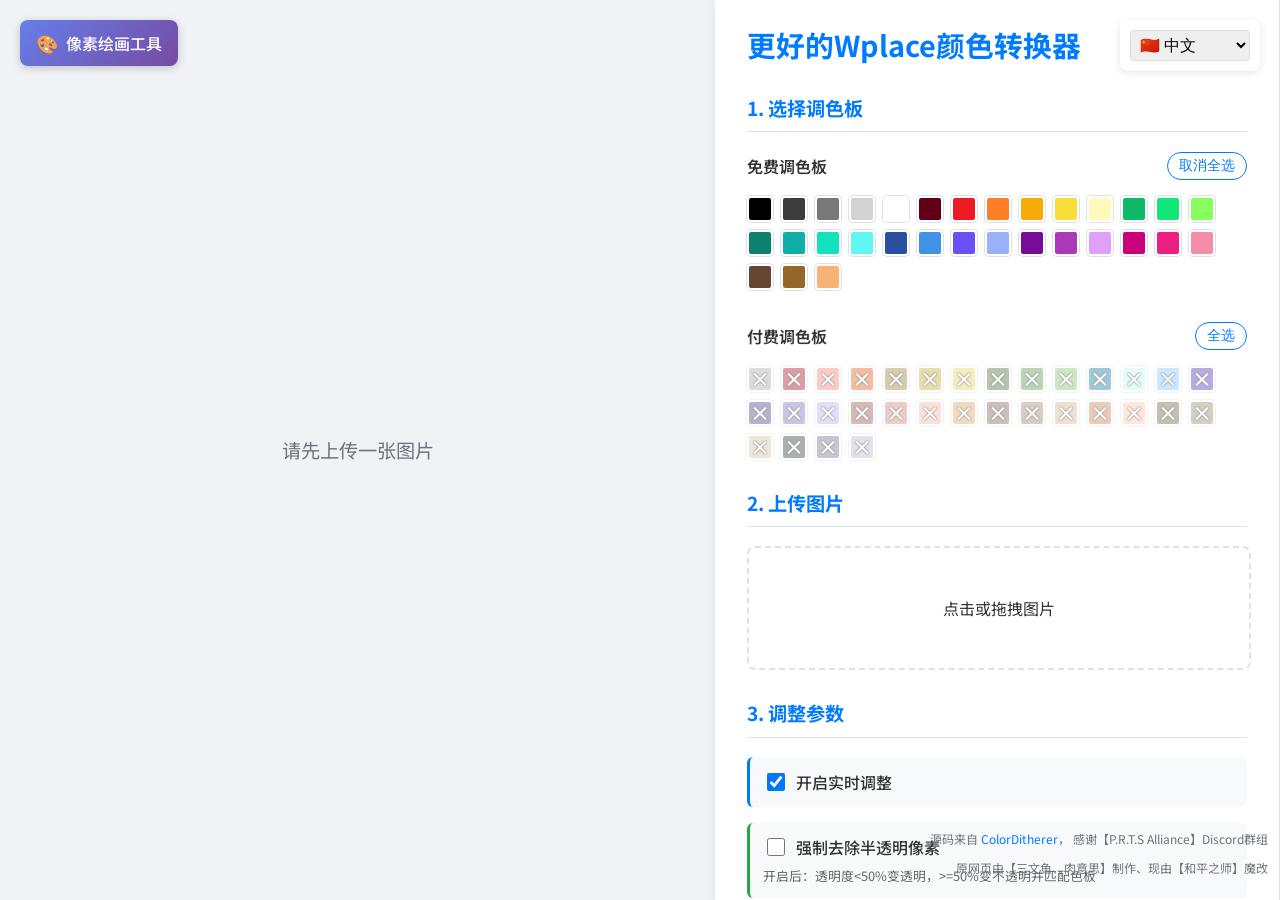
==== commit deef7b16: "新功能多语言支持" ====
--- a/index.html
+++ b/index.html
@@ -146,7 +146,7 @@
 
         <div class="control-group">
             <div style="display: flex; justify-content: space-between; align-items: center; margin-bottom: 1em; border-bottom: 1px solid var(--border-color); padding-bottom: 0.5em;">
-                <h2 style="margin: 0; border: none; padding: 0;">图像颜色统计</h2>
+                <h2 id="color-stats-title" style="margin: 0; border: none; padding: 0;">图像颜色统计</h2>
                 <div style="display: flex; align-items: center; gap: 1em; font-size: 0.9em;">
                     <div style="display: flex; align-items: center; gap: 0.5em;">
                         <label for="participant-count" style="margin: 0; font-weight: normal;">参与人数:</label>
@@ -164,7 +164,7 @@
         <div class="control-group">
             <label>
                 <input type="checkbox" id="lock-colors-checkbox">
-                锁定颜色
+                <span id="lock-colors-label">锁定颜色</span>
             </label>
         </div>
 
@@ -174,7 +174,7 @@
                 <div class="color-picker-mode">
                     <label>
                         <input type="checkbox" id="color-picker-mode">
-                        启用颜色选择模式
+                        <span id="color-picker-label">启用颜色选择模式</span>
                     </label>
                     <p class="mode-description">启用后，点击图像可选择要替换的颜色</p>
                 </div>
@@ -240,11 +240,11 @@
 
 <!-- 多语言选择器 -->
 <div id="language-selector" style="position: fixed; top: 20px; right: 20px; z-index: 1000; background: white; padding: 10px; border-radius: 8px; box-shadow: 0 2px 8px rgba(0,0,0,0.1);">
-    <select id="language-select" style="border: 1px solid #ddd; padding: 5px; border-radius: 4px;">
-        <option value="zh">中文</option>
-        <option value="ru">Русский</option>
-        <option value="en">English</option>
-        <option value="ja">日本語</option>
+    <select id="language-select" style="border: 1px solid #ddd; padding: 5px; border-radius: 4px; font-size: 16px; cursor: pointer;">
+        <option value="zh">🇨🇳 中文</option>
+        <option value="ru">🇷🇺 Русский</option>
+        <option value="en">🇬🇧 English</option>
+        <option value="ja">🇯🇵 日本語</option>
     </select>
 </div>
 
--- a/css/style.css
+++ b/css/style.css
@@ -339,6 +339,18 @@
     transition: color 0.3s;
 }
 
+/* 语言选择器优化 */
+#language-selector select {
+    font-size: 16px;
+    cursor: pointer;
+    min-width: 120px;
+}
+
+#language-selector select option {
+    font-size: 15px;
+    padding: 4px;
+}
+
 @media screen and (max-width: 768px) {
     .realtime-toggle-section {
         padding: 0.6em !important;
@@ -1156,6 +1168,12 @@
         box-shadow: 0 1px 4px rgba(0,0,0,0.15);
     }
 
+    #language-selector select {
+        font-size: 14px;
+        min-width: 100px;
+        padding: 4px;
+    }
+
     /* 抖动算法选择器横向滚动 */
     .dither-selector {
         overflow-x: auto;
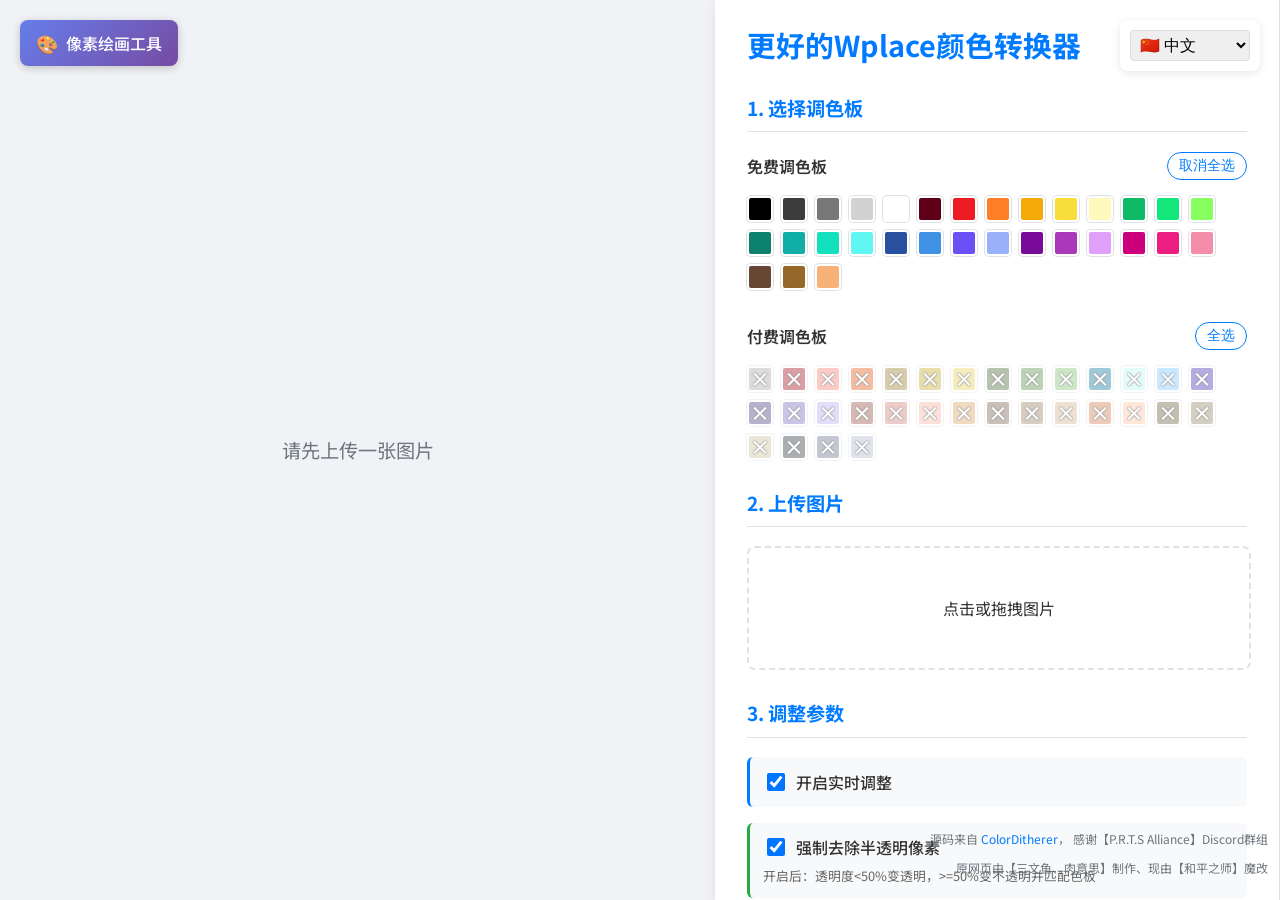
==== commit 711d16a4: "颜色选择与替换中新添加了“透明”的选择" ====
--- a/index.html
+++ b/index.html
@@ -86,7 +86,7 @@
             </div>
             <div class="realtime-toggle-section" style="margin-bottom: 1em; padding: 0.8em; background: #f8f9fa; border-radius: 6px; border-left: 3px solid #28a745;">
                 <label style="display: flex; align-items: center; gap: 0.5em; cursor: pointer; margin: 0;">
-                    <input type="checkbox" id="force-opaque-toggle" style="width: 18px; height: 18px;">
+                    <input type="checkbox" id="force-opaque-toggle" checked style="width: 18px; height: 18px;">
                     <span style="font-weight: 500;">强制去除半透明像素</span>
                 </label>
                 <p style="font-size: 0.8em; color: #666; margin: 0.5em 0 0 0;">开启后：透明度&lt;50%变透明，&gt;=50%变不透明并匹配色板</p>
@@ -96,7 +96,7 @@
                 <input type="range" id="dither-strength" min="0" max="100" value="100">
             </div>
             <div class="slider-group">
-                <label for="dither-scale">抖动倍率: <span id="dither-scale-value">1倍</span></label>
+                <label for="dither-scale"><span id="dither-scale-label">抖动倍率</span>: <span id="dither-scale-value">1倍</span></label>
                 <select id="dither-scale">
                     <option value="1">1倍</option>
                     <option value="2">2倍</option>
@@ -118,10 +118,10 @@
             <!-- 实验性图片处理功能 -->
             <div class="experimental-section" style="margin-top: 1em; padding: 0.8em; background: #f8f9fa; border-radius: 6px; border-left: 3px solid #ff9800;">
                 <div style="display: flex; align-items: center; gap: 0.5em; margin-bottom: 0.8em;">
-                    <h3 style="margin: 0; font-size: 1em;">图片处理（实验性）</h3>
+                    <h3 id="image-processing-title" style="margin: 0; font-size: 1em;">图片处理（实验性）</h3>
                     <span style="background: #ff9800; color: white; padding: 2px 6px; border-radius: 3px; font-size: 0.7em; font-weight: bold;">BETA</span>
                 </div>
-                <p style="font-size: 0.8em; color: #666; margin: 0 0 0.8em 0;">调整图片的亮度、对比度和饱和度</p>
+                <p id="image-processing-desc" style="font-size: 0.8em; color: #666; margin: 0 0 0.8em 0;">调整图片的亮度、对比度和饱和度</p>
 
                 <div class="slider-group">
                     <label for="brightness"><span id="brightness-label">亮度</span><input type="number" id="brightness-value" min="0" max="200" value="100" style="width: 60px; padding: 2px 4px;">%</label>
@@ -214,8 +214,8 @@
 
         <div class="control-group">
             <div style="display: flex; gap: 10px;">
-                <button id="export-selection-btn" style="flex: 1;">导出选区</button>
-                <button id="edit-in-painter-btn" disabled style="flex: 1;">在绘画工具中编辑</button>
+                <button id="export-selection-btn" style="flex: 1;"><span id="export-selection-label">导出选区</span></button>
+                <button id="edit-in-painter-btn" disabled style="flex: 1;"><span id="edit-in-painter-label">在绘画工具中编辑</span></button>
             </div>
         </div>
 
@@ -252,7 +252,7 @@
 <div style="position: fixed; top: 20px; left: 20px; z-index: 1000;">
     <a href="pixel-draw.html" style="display: inline-flex; align-items: center; gap: 8px; padding: 10px 16px; background: linear-gradient(135deg, #667eea 0%, #764ba2 100%); color: white; text-decoration: none; border-radius: 8px; font-weight: 500; box-shadow: 0 2px 8px rgba(0,0,0,0.2); transition: transform 0.2s;">
         <span style="font-size: 18px;">🎨</span>
-        <span>像素绘画工具</span>
+        <span id="pixel-paint-tool-label">像素绘画工具</span>
     </a>
 </div>
 
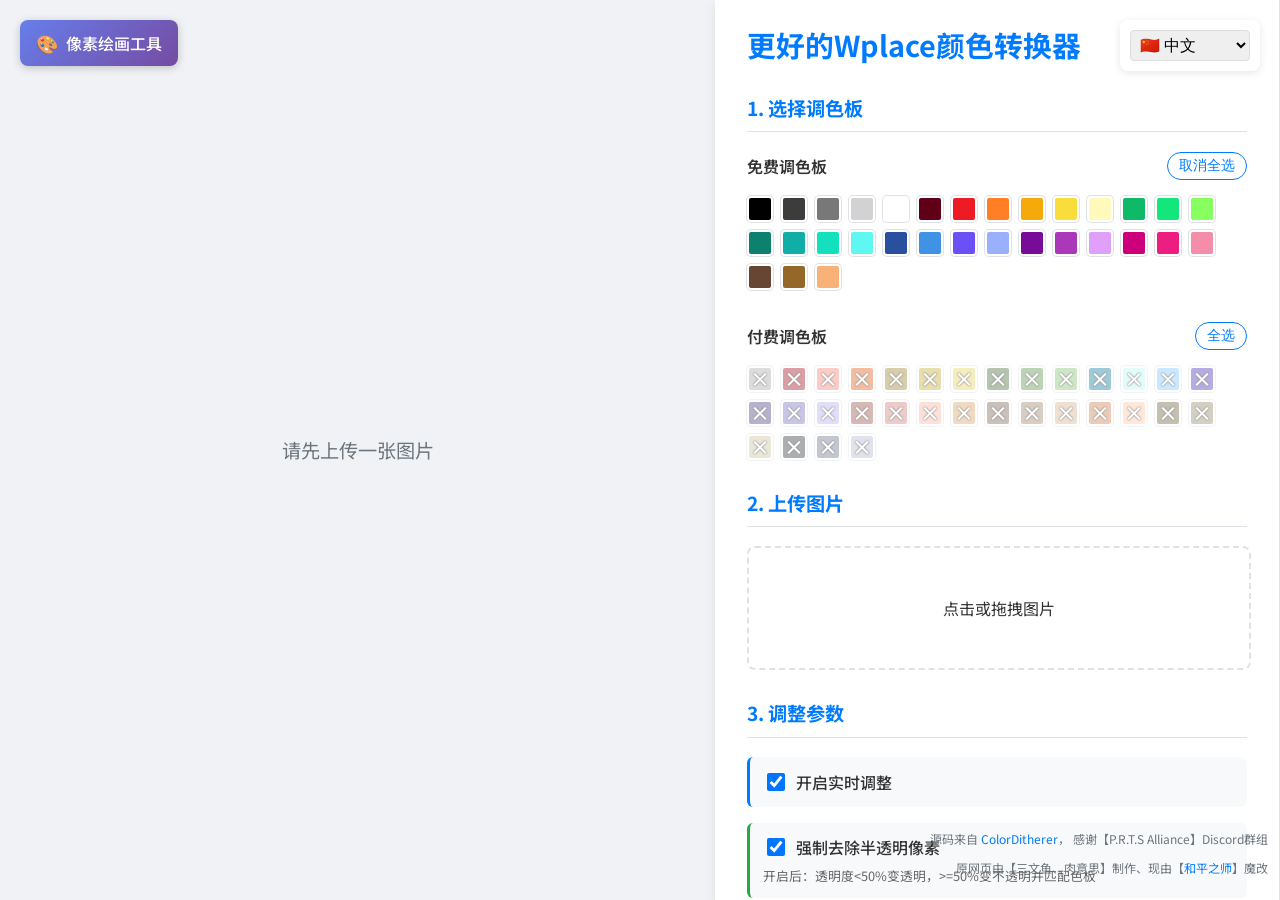
==== commit 30238e9a: "添加仓库地址" ====
--- a/index.html
+++ b/index.html
@@ -134,6 +134,18 @@
                 <div class="slider-group">
                     <label for="saturation"><span id="saturation-label">饱和度</span><input type="number" id="saturation-value" min="0" max="200" value="100" style="width: 60px; padding: 2px 4px;">%</label>
                     <input type="range" id="saturation" min="0" max="200" value="100">
+                </div>
+                <div class="slider-group">
+                    <label for="sharpness"><span id="sharpness-label">锐化</span><input type="number" id="sharpness-value" min="0" max="100" value="0" style="width: 60px; padding: 2px 4px;">%</label>
+                    <input type="range" id="sharpness" min="0" max="100" value="0">
+                </div>
+                <div class="slider-group">
+                    <label for="hue"><span id="hue-label">色相</span><input type="number" id="hue-value" min="-180" max="180" value="0" style="width: 60px; padding: 2px 4px;">°</label>
+                    <input type="range" id="hue" min="-180" max="180" value="0">
+                </div>
+                <div class="slider-group">
+                    <label for="temperature"><span id="temperature-label">色温</span><input type="number" id="temperature-value" min="-100" max="100" value="0" style="width: 60px; padding: 2px 4px;"></label>
+                    <input type="range" id="temperature" min="-100" max="100" value="0">
                 </div>
                 <button id="reset-image-adjustments" style="width: 100%; margin-top: 0.5em; padding: 0.5em; background: #e0e0e0; border: none; border-radius: 4px; cursor: pointer;">重置所有调整</button>
             </div>
@@ -262,7 +274,7 @@
         源码来自 <a href="https://github.com/PRTSSourceCode/ColorDitherer" target="_blank">ColorDitherer</a>，
         感谢【P.R.T.S Alliance】Discord群组
     </p>
-    <p>原网页由【三文鱼、肉意思】制作、现由【和平之师】魔改</p>
+    <p>原网页由【三文鱼、肉意思】制作、现由【<a href="https://github.com/CoralHymn/Wplace-Master" target="_blank">和平之师</a>】魔改</p>
 </footer>
 
 <!-- 引入主应用逻辑 -->
--- a/css/style.css
+++ b/css/style.css
@@ -472,7 +472,7 @@
 #preview-canvas {
     display: block;
     transition: transform 0.1s ease-out;
-    transform-origin: center;
+    transform-origin: 0 0;
     image-rendering: -moz-crisp-edges;
     image-rendering: -webkit-crisp-edges;
     image-rendering: pixelated;
